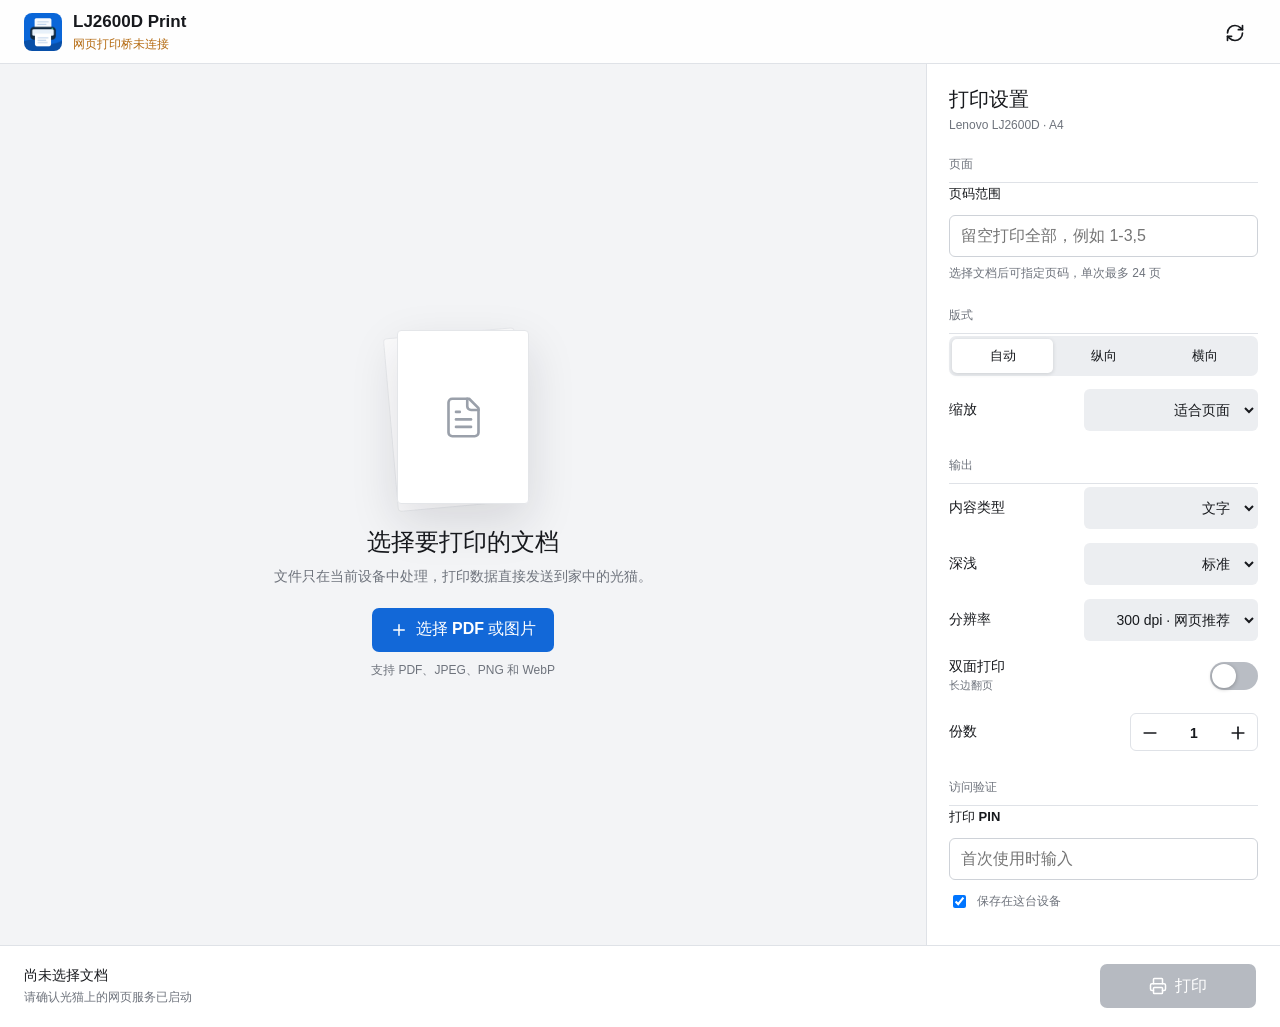
==== WebPrint/www/index.html @ 9b4fe486 "Add local web printing client" ====
<!doctype html>
<html lang="zh-CN">
<head>
  <meta charset="utf-8">
  <meta name="viewport" content="width=device-width, initial-scale=1, viewport-fit=cover">
  <meta name="theme-color" content="#f4f5f7">
  <meta name="apple-mobile-web-app-capable" content="yes">
  <meta name="apple-mobile-web-app-status-bar-style" content="default">
  <meta name="apple-mobile-web-app-title" content="LJ2600D Print">
  <title>LJ2600D Print</title>
  <link rel="manifest" href="manifest.webmanifest">
  <link rel="apple-touch-icon" href="icons/icon-180.png">
  <link rel="stylesheet" href="styles.css">
  <script src="vendor/pdf.min.js" defer></script>
  <script src="vendor/lucide.min.js" defer></script>
  <script src="app.js" defer></script>
</head>
<body>
  <div class="app-shell">
    <header class="topbar">
      <div class="brand-lockup">
        <img src="icons/icon-180.png" alt="" width="38" height="38">
        <div>
          <h1>LJ2600D Print</h1>
          <p id="connectionLabel">正在检查打印服务</p>
        </div>
      </div>
      <div class="header-actions">
        <button id="refreshButton" class="icon-button" type="button" aria-label="重新检查打印服务" title="重新检查打印服务">
          <i data-lucide="refresh-cw"></i>
        </button>
        <button id="settingsButton" class="icon-button mobile-only" type="button" aria-label="打开打印设置" title="打印设置">
          <i data-lucide="sliders-horizontal"></i>
        </button>
      </div>
    </header>

    <main class="workspace">
      <section class="preview-pane" aria-label="文档预览">
        <div id="emptyState" class="empty-state">
          <div class="paper-stack" aria-hidden="true">
            <div class="paper-back"></div>
            <div class="paper-front"><i data-lucide="file-text"></i></div>
          </div>
          <div class="empty-copy">
            <h2>选择要打印的文档</h2>
            <p>文件只在当前设备中处理，打印数据直接发送到家中的光猫。</p>
          </div>
          <button id="chooseButton" class="primary-button" type="button">
            <i data-lucide="plus"></i><span>选择 PDF 或图片</span>
          </button>
          <p class="format-note">支持 PDF、JPEG、PNG 和 WebP</p>
        </div>

        <div id="documentState" class="document-state" hidden>
          <div class="document-toolbar">
            <div class="document-identity">
              <strong id="documentName"></strong>
              <span id="documentMeta"></span>
            </div>
            <button id="replaceButton" class="text-button" type="button">
              <i data-lucide="replace"></i><span>更换</span>
            </button>
          </div>

          <div class="stage-wrap">
            <button id="previousPage" class="page-nav" type="button" aria-label="上一页" title="上一页">
              <i data-lucide="chevron-left"></i>
            </button>
            <div id="paperPreview" class="paper-preview">
              <canvas id="previewCanvas"></canvas>
              <div id="previewLoading" class="preview-loading" hidden>
                <span class="spinner"></span><span>正在生成预览</span>
              </div>
            </div>
            <button id="nextPage" class="page-nav" type="button" aria-label="下一页" title="下一页">
              <i data-lucide="chevron-right"></i>
            </button>
          </div>

          <div class="page-counter" aria-live="polite">
            <span id="currentPage">1</span><span class="counter-divider">/</span><span id="totalPages">1</span>
          </div>
        </div>
      </section>

      <aside id="settingsPanel" class="settings-panel" aria-label="打印设置">
        <div class="panel-heading">
          <div>
            <h2>打印设置</h2>
            <p>Lenovo LJ2600D · A4</p>
          </div>
          <button id="closeSettingsButton" class="icon-button mobile-only" type="button" aria-label="关闭设置" title="关闭设置">
            <i data-lucide="x"></i>
          </button>
        </div>

        <div class="setting-groups">
          <fieldset class="setting-group">
            <legend>页面</legend>
            <label class="field-label" for="pageRange">页码范围</label>
            <input id="pageRange" type="text" inputmode="text" placeholder="留空打印全部，例如 1-3,5" autocomplete="off">
            <p class="field-help" id="rangeHelp">选择文档后可指定页码，单次最多 24 页</p>
          </fieldset>

          <fieldset class="setting-group">
            <legend>版式</legend>
            <div class="segmented-control" role="radiogroup" aria-label="页面方向">
              <label><input type="radio" name="orientation" value="auto" checked><span>自动</span></label>
              <label><input type="radio" name="orientation" value="portrait"><span>纵向</span></label>
              <label><input type="radio" name="orientation" value="landscape"><span>横向</span></label>
            </div>
            <label class="select-row">
              <span>缩放</span>
              <select id="scaling">
                <option value="fit">适合页面</option>
                <option value="fill">填满页面</option>
              </select>
            </label>
          </fieldset>

          <fieldset class="setting-group">
            <legend>输出</legend>
            <label class="select-row">
              <span>内容类型</span>
              <select id="contentMode">
                <option value="text">文字</option>
                <option value="graphics">图形</option>
                <option value="photo">图片</option>
              </select>
            </label>
            <label class="select-row">
              <span>深浅</span>
              <select id="lightness">
                <option value="-2">最深</option>
                <option value="-1">较深</option>
                <option value="0" selected>标准</option>
                <option value="1">较浅</option>
                <option value="2">最浅</option>
              </select>
            </label>
            <label class="select-row">
              <span>分辨率</span>
              <select id="resolution">
                <option value="300">300 dpi · 网页推荐</option>
              </select>
            </label>
            <div class="toggle-row">
              <span><strong>双面打印</strong><small>长边翻页</small></span>
              <label class="switch"><input id="duplex" type="checkbox"><span></span></label>
            </div>
            <label class="stepper-row">
              <span>份数</span>
              <span class="stepper">
                <button id="decreaseCopies" type="button" aria-label="减少份数"><i data-lucide="minus"></i></button>
                <output id="copiesOutput">1</output>
                <button id="increaseCopies" type="button" aria-label="增加份数"><i data-lucide="plus"></i></button>
              </span>
            </label>
          </fieldset>

          <fieldset class="setting-group access-group">
            <legend>访问验证</legend>
            <label class="field-label" for="accessPin">打印 PIN</label>
            <input id="accessPin" type="password" inputmode="numeric" pattern="[0-9]*" maxlength="12" placeholder="首次使用时输入">
            <label class="remember-row"><input id="rememberPin" type="checkbox" checked><span>保存在这台设备</span></label>
          </fieldset>
        </div>
      </aside>
    </main>

    <footer class="action-bar">
      <div class="job-summary">
        <strong id="jobSummary">尚未选择文档</strong>
        <span id="jobStatus">打印服务状态检查中</span>
      </div>
      <button id="printButton" class="print-button" type="button" disabled>
        <i data-lucide="printer"></i><span>打印</span>
      </button>
    </footer>
  </div>

  <div id="settingsBackdrop" class="settings-backdrop" hidden></div>
  <input id="fileInput" type="file" accept="application/pdf,image/jpeg,image/png,image/webp" hidden>

  <div id="progressDialog" class="dialog-backdrop" hidden>
    <section class="progress-dialog" role="dialog" aria-modal="true" aria-labelledby="progressTitle">
      <div class="progress-icon"><i data-lucide="printer"></i></div>
      <h2 id="progressTitle">正在准备打印</h2>
      <p id="progressDetail">正在读取文档</p>
      <div class="progress-track"><span id="progressBar"></span></div>
      <button id="cancelButton" class="secondary-button" type="button">取消</button>
    </section>
  </div>

  <div id="toast" class="toast" role="status" aria-live="polite" hidden></div>
</body>
</html>
---- WebPrint/www/styles.css ----
:root {
  color-scheme: light;
  --bg: #f3f4f6;
  --surface: #ffffff;
  --surface-muted: #eceef1;
  --text: #17191d;
  --muted: #6e737c;
  --line: #dfe2e7;
  --accent: #1268d8;
  --accent-pressed: #0b55b7;
  --success: #21824d;
  --warning: #b56b12;
  --danger: #c83f3f;
  --shadow: 0 18px 48px rgba(22, 27, 35, .13);
  font-family: -apple-system, BlinkMacSystemFont, "SF Pro Text", "Segoe UI", sans-serif;
  font-synthesis: none;
}

* { box-sizing: border-box; }
html, body { margin: 0; min-height: 100%; background: var(--bg); color: var(--text); }
body { min-height: 100svh; overflow: hidden; }
button, input, select { font: inherit; letter-spacing: 0; }
button { color: inherit; }
button, label, select { -webkit-tap-highlight-color: transparent; }
[hidden] { display: none !important; }

.app-shell {
  min-height: 100svh;
  display: grid;
  grid-template-rows: 64px minmax(0, 1fr) 82px;
}

.topbar {
  display: flex;
  align-items: center;
  justify-content: space-between;
  padding: max(10px, env(safe-area-inset-top)) 24px 8px;
  border-bottom: 1px solid var(--line);
  background: rgba(255, 255, 255, .88);
  backdrop-filter: blur(18px);
  z-index: 20;
}

.brand-lockup { display: flex; align-items: center; gap: 11px; min-width: 0; }
.brand-lockup img { border-radius: 8px; flex: 0 0 auto; }
.brand-lockup h1 { margin: 0; font-size: 17px; line-height: 1.2; font-weight: 700; }
.brand-lockup p { margin: 3px 0 0; font-size: 12px; color: var(--muted); }
.brand-lockup p.online { color: var(--success); }
.brand-lockup p.offline { color: var(--warning); }
.header-actions { display: flex; align-items: center; gap: 6px; }

.icon-button, .page-nav, .stepper button {
  width: 42px;
  height: 42px;
  display: inline-grid;
  place-items: center;
  padding: 0;
  border: 0;
  background: transparent;
  border-radius: 7px;
  cursor: pointer;
}
.icon-button:hover, .page-nav:hover, .stepper button:hover { background: var(--surface-muted); }
.icon-button svg, .page-nav svg, .stepper svg { width: 20px; height: 20px; }

.workspace { min-height: 0; display: grid; grid-template-columns: minmax(0, 1fr) 354px; }
.preview-pane { min-width: 0; min-height: 0; display: grid; background: var(--bg); }
.empty-state {
  align-self: center;
  justify-self: center;
  width: min(430px, calc(100% - 48px));
  display: grid;
  justify-items: center;
  text-align: center;
  gap: 20px;
  animation: enter .36s ease-out both;
}
.paper-stack { position: relative; width: 132px; height: 174px; margin-bottom: 4px; }
.paper-back, .paper-front { position: absolute; inset: 0; background: #fff; border: 1px solid #e4e6e9; border-radius: 4px; }
.paper-back { transform: rotate(-5deg) translate(-7px, 2px); opacity: .72; }
.paper-front { display: grid; place-items: center; box-shadow: var(--shadow); }
.paper-front svg { width: 45px; height: 45px; color: #9aa0aa; stroke-width: 1.4; }
.empty-copy h2 { margin: 0; font-size: 24px; line-height: 1.2; }
.empty-copy p { margin: 9px auto 0; max-width: 390px; color: var(--muted); font-size: 14px; line-height: 1.55; }
.format-note { margin: -10px 0 0; color: var(--muted); font-size: 12px; }

.primary-button, .print-button, .secondary-button, .text-button {
  border: 0;
  border-radius: 7px;
  cursor: pointer;
  display: inline-flex;
  align-items: center;
  justify-content: center;
  gap: 8px;
  min-height: 44px;
  padding: 0 18px;
  font-weight: 650;
}
.primary-button, .print-button { background: var(--accent); color: white; }
.primary-button:hover, .print-button:hover { background: var(--accent-pressed); }
.primary-button svg, .print-button svg, .text-button svg { width: 18px; height: 18px; }
.secondary-button { background: var(--surface-muted); }
.text-button { background: transparent; color: var(--accent); padding: 0 8px; }
.print-button:disabled { background: #b6bac1; cursor: default; }

.document-state { min-height: 0; display: grid; grid-template-rows: auto minmax(0, 1fr) auto; padding: 18px 24px 14px; }
.document-toolbar { display: flex; align-items: center; justify-content: space-between; gap: 18px; }
.document-identity { min-width: 0; display: grid; gap: 3px; }
.document-identity strong { overflow: hidden; text-overflow: ellipsis; white-space: nowrap; font-size: 14px; }
.document-identity span { color: var(--muted); font-size: 12px; }
.stage-wrap { min-height: 0; display: grid; grid-template-columns: 48px minmax(0, 1fr) 48px; align-items: center; gap: 14px; }
.paper-preview {
  position: relative;
  justify-self: center;
  max-width: min(76%, 520px);
  max-height: calc(100% - 22px);
  aspect-ratio: 210 / 297;
  background: white;
  box-shadow: var(--shadow);
  overflow: hidden;
  transition: aspect-ratio .24s ease, max-width .24s ease;
}
.paper-preview.landscape { aspect-ratio: 297 / 210; max-width: min(88%, 680px); }
.paper-preview canvas { width: 100%; height: 100%; display: block; object-fit: contain; }
.preview-loading { position: absolute; inset: 0; display: grid; place-content: center; justify-items: center; gap: 11px; color: var(--muted); background: rgba(255,255,255,.86); font-size: 13px; }
.spinner { width: 24px; height: 24px; border: 2px solid #d7dbe1; border-top-color: var(--accent); border-radius: 50%; animation: spin .75s linear infinite; }
.page-nav:disabled { opacity: .25; cursor: default; }
.page-counter { justify-self: center; font-size: 13px; font-variant-numeric: tabular-nums; color: var(--muted); }
.page-counter #currentPage { color: var(--text); font-weight: 650; }
.counter-divider { margin: 0 6px; }

.settings-panel { min-height: 0; overflow-y: auto; border-left: 1px solid var(--line); background: var(--surface); padding: 22px 22px 34px; }
.panel-heading { display: flex; align-items: flex-start; justify-content: space-between; margin-bottom: 24px; }
.panel-heading h2 { margin: 0; font-size: 20px; }
.panel-heading p { margin: 5px 0 0; color: var(--muted); font-size: 12px; }
.setting-groups { display: grid; gap: 25px; }
.setting-group { border: 0; padding: 0; margin: 0; display: grid; gap: 12px; }
.setting-group legend { width: 100%; padding: 0 0 9px; margin-bottom: 2px; border-bottom: 1px solid var(--line); color: var(--muted); font-size: 12px; font-weight: 650; text-transform: uppercase; }
.field-label { font-size: 13px; font-weight: 600; }
input[type="text"], input[type="password"], select {
  min-width: 0;
  height: 42px;
  border: 1px solid #ced2d8;
  border-radius: 6px;
  padding: 0 11px;
  background: white;
  color: var(--text);
  outline: none;
}
input:focus, select:focus { border-color: var(--accent); box-shadow: 0 0 0 3px rgba(18,104,216,.13); }
.field-help { margin: -4px 0 0; color: var(--muted); font-size: 12px; line-height: 1.4; }
.segmented-control { height: 40px; display: grid; grid-template-columns: repeat(3, 1fr); padding: 3px; border-radius: 7px; background: var(--surface-muted); }
.segmented-control label { position: relative; cursor: pointer; }
.segmented-control input { position: absolute; opacity: 0; pointer-events: none; }
.segmented-control span { height: 34px; display: grid; place-items: center; border-radius: 5px; font-size: 13px; transition: background .16s ease, box-shadow .16s ease; }
.segmented-control input:checked + span { background: white; box-shadow: 0 1px 4px rgba(20,24,31,.15); font-weight: 650; }
.select-row, .stepper-row, .toggle-row { min-height: 44px; display: flex; align-items: center; justify-content: space-between; gap: 16px; font-size: 14px; }
.select-row select { width: 174px; border-color: transparent; background: var(--surface-muted); text-align: right; }
.toggle-row > span { display: grid; gap: 2px; }
.toggle-row strong { font-size: 14px; font-weight: 500; }
.toggle-row small { color: var(--muted); font-size: 11px; }
.switch { position: relative; width: 48px; height: 28px; flex: 0 0 auto; }
.switch input { position: absolute; opacity: 0; }
.switch span { position: absolute; inset: 0; border-radius: 14px; background: #b9bdc4; transition: background .18s ease; }
.switch span::after { content: ""; position: absolute; width: 24px; height: 24px; top: 2px; left: 2px; border-radius: 50%; background: white; box-shadow: 0 1px 4px rgba(0,0,0,.28); transition: transform .18s ease; }
.switch input:checked + span { background: var(--accent); }
.switch input:checked + span::after { transform: translateX(20px); }
.stepper { width: 128px; height: 38px; display: grid; grid-template-columns: 38px 1fr 38px; align-items: center; border: 1px solid var(--line); border-radius: 6px; overflow: hidden; }
.stepper button { width: 38px; height: 38px; border-radius: 0; }
.stepper output { text-align: center; font-variant-numeric: tabular-nums; font-weight: 650; }
.remember-row { display: flex; align-items: center; gap: 8px; color: var(--muted); font-size: 12px; }

.action-bar { display: flex; align-items: center; justify-content: space-between; gap: 20px; padding: 10px 24px max(10px, env(safe-area-inset-bottom)); border-top: 1px solid var(--line); background: rgba(255,255,255,.94); backdrop-filter: blur(18px); z-index: 30; }
.job-summary { min-width: 0; display: grid; gap: 4px; }
.job-summary strong { font-size: 14px; overflow: hidden; text-overflow: ellipsis; white-space: nowrap; }
.job-summary span { color: var(--muted); font-size: 12px; }
.print-button { min-width: 156px; }

.dialog-backdrop, .settings-backdrop { position: fixed; inset: 0; background: rgba(12,15,20,.38); z-index: 90; }
.dialog-backdrop { display: grid; place-items: center; padding: 24px; }
.progress-dialog { width: min(360px, 100%); padding: 30px 26px 24px; border-radius: 8px; background: white; box-shadow: 0 28px 80px rgba(0,0,0,.24); text-align: center; animation: dialog-in .2s ease-out both; }
.progress-icon { width: 48px; height: 48px; margin: 0 auto 18px; display: grid; place-items: center; border-radius: 50%; background: #e8f1fd; color: var(--accent); }
.progress-icon svg { width: 24px; height: 24px; }
.progress-dialog h2 { margin: 0; font-size: 20px; }
.progress-dialog p { min-height: 38px; margin: 8px 0 18px; color: var(--muted); font-size: 13px; line-height: 1.45; }
.progress-track { height: 5px; border-radius: 3px; overflow: hidden; background: var(--surface-muted); margin-bottom: 20px; }
.progress-track span { display: block; width: 0; height: 100%; background: var(--accent); transition: width .18s ease; }
.progress-dialog .secondary-button { width: 100%; }
.toast { position: fixed; left: 50%; bottom: calc(94px + env(safe-area-inset-bottom)); transform: translateX(-50%); max-width: min(420px, calc(100% - 32px)); padding: 11px 16px; border-radius: 6px; background: #22262d; color: white; font-size: 13px; box-shadow: 0 12px 35px rgba(0,0,0,.22); z-index: 120; animation: toast-in .2s ease-out both; }
.mobile-only { display: none; }

@keyframes enter { from { opacity: 0; transform: translateY(10px); } to { opacity: 1; transform: none; } }
@keyframes dialog-in { from { opacity: 0; transform: translateY(8px) scale(.98); } to { opacity: 1; transform: none; } }
@keyframes toast-in { from { opacity: 0; transform: translate(-50%, 6px); } to { opacity: 1; transform: translate(-50%, 0); } }
@keyframes spin { to { transform: rotate(360deg); } }

@media (max-width: 760px) {
  body { overflow: hidden; }
  .app-shell { grid-template-rows: calc(58px + env(safe-area-inset-top)) minmax(0, 1fr) calc(82px + env(safe-area-inset-bottom)); }
  .topbar { padding: env(safe-area-inset-top) 14px 0; }
  .brand-lockup img { width: 34px; height: 34px; }
  .brand-lockup h1 { font-size: 16px; }
  .mobile-only { display: inline-grid; }
  .workspace { display: block; min-height: 0; position: relative; }
  .preview-pane { height: 100%; }
  .empty-state { width: min(360px, calc(100% - 36px)); gap: 17px; }
  .paper-stack { width: 102px; height: 136px; }
  .empty-copy h2 { font-size: 21px; }
  .empty-copy p { font-size: 13px; }
  .document-state { height: 100%; padding: 12px 12px 10px; }
  .stage-wrap { grid-template-columns: 38px minmax(0, 1fr) 38px; gap: 4px; }
  .page-nav { width: 38px; height: 44px; }
  .paper-preview { max-width: min(78%, 420px); max-height: calc(100% - 12px); }
  .paper-preview.landscape { max-width: min(90%, 560px); }
  .settings-panel { position: fixed; inset: auto 0 0; max-height: min(82svh, 720px); z-index: 100; border-left: 0; border-top: 1px solid var(--line); border-radius: 8px 8px 0 0; padding: 20px 18px calc(28px + env(safe-area-inset-bottom)); transform: translateY(105%); transition: transform .24s cubic-bezier(.2,.8,.2,1); box-shadow: 0 -18px 50px rgba(0,0,0,.17); }
  .settings-panel.open { transform: translateY(0); }
  .settings-backdrop { z-index: 80; }
  .action-bar { padding: 9px 14px max(9px, env(safe-area-inset-bottom)); }
  .job-summary span { max-width: 48vw; overflow: hidden; text-overflow: ellipsis; white-space: nowrap; }
  .print-button { min-width: 126px; padding: 0 14px; }
}

@media (max-height: 640px) and (max-width: 760px) {
  .empty-state { grid-template-columns: 92px 1fr; text-align: left; justify-items: start; gap: 14px 18px; }
  .paper-stack { grid-row: span 2; width: 80px; height: 108px; }
  .empty-copy h2 { font-size: 19px; }
  .empty-copy p { margin-top: 6px; }
  .primary-button { grid-column: 2; }
  .format-note { display: none; }
}

@media (prefers-reduced-motion: reduce) {
  *, *::before, *::after { animation-duration: .01ms !important; transition-duration: .01ms !important; }
}
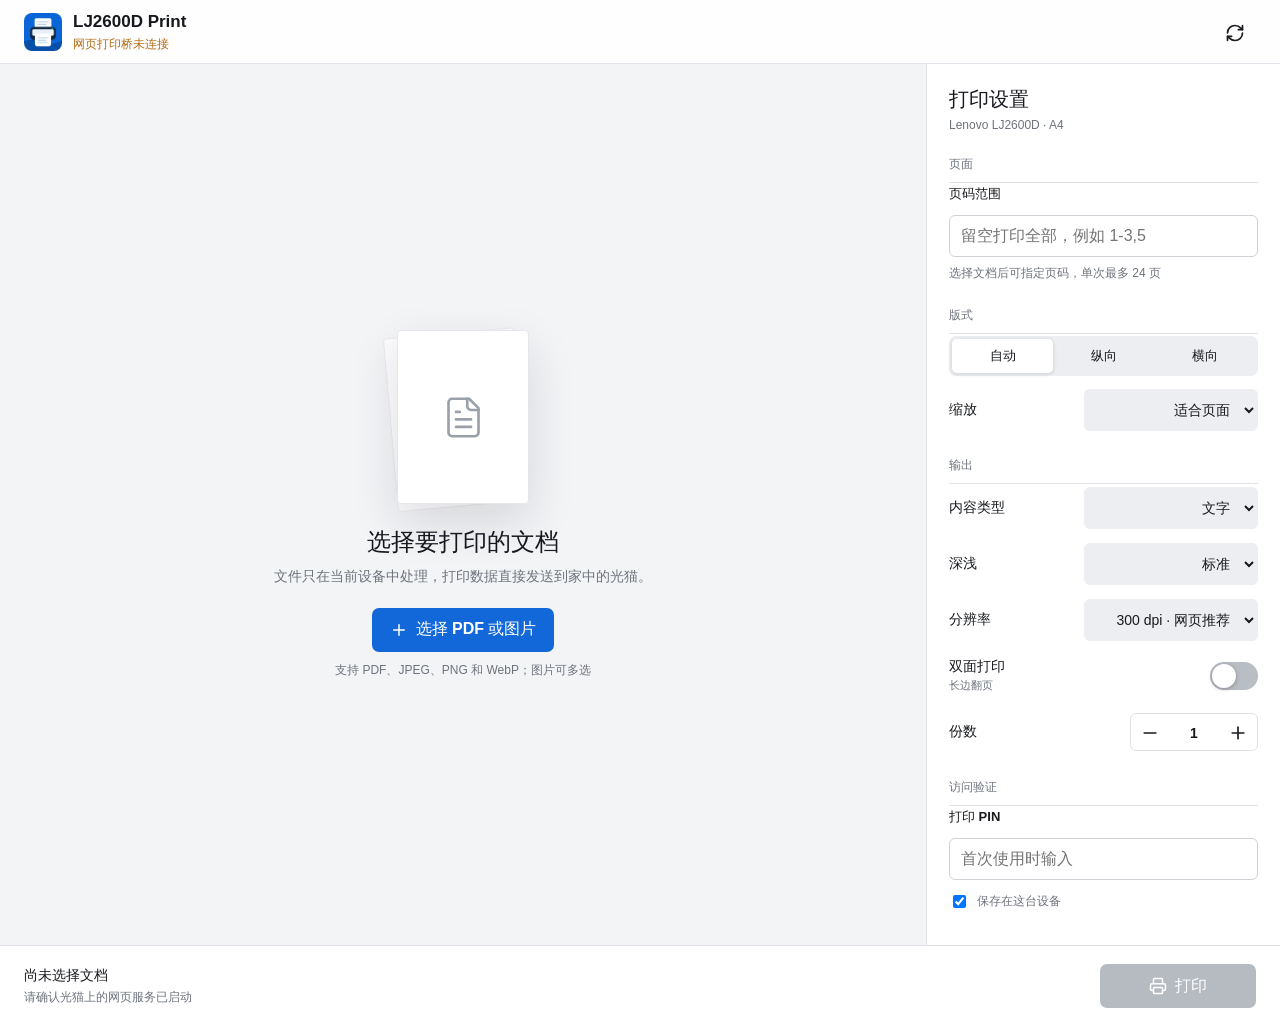
==== commit 08b9cdb8: "Support selecting multiple images in web print" ====
--- a/WebPrint/www/index.html
+++ b/WebPrint/www/index.html
@@ -49,7 +49,7 @@
           <button id="chooseButton" class="primary-button" type="button">
             <i data-lucide="plus"></i><span>选择 PDF 或图片</span>
           </button>
-          <p class="format-note">支持 PDF、JPEG、PNG 和 WebP</p>
+          <p class="format-note">支持 PDF、JPEG、PNG 和 WebP；图片可多选</p>
         </div>
 
         <div id="documentState" class="document-state" hidden>
@@ -181,7 +181,7 @@
   </div>
 
   <div id="settingsBackdrop" class="settings-backdrop" hidden></div>
-  <input id="fileInput" type="file" accept="application/pdf,image/jpeg,image/png,image/webp" hidden>
+  <input id="fileInput" type="file" accept="application/pdf,image/jpeg,image/png,image/webp" multiple hidden>
 
   <div id="progressDialog" class="dialog-backdrop" hidden>
     <section class="progress-dialog" role="dialog" aria-modal="true" aria-labelledby="progressTitle">
--- a/WebPrint/www/styles.css
+++ b/WebPrint/www/styles.css
@@ -19,6 +19,7 @@
 * { box-sizing: border-box; }
 html, body { margin: 0; min-height: 100%; background: var(--bg); color: var(--text); }
 body { min-height: 100svh; overflow: hidden; }
+body.settings-open { position: fixed; inset: 0; width: 100%; overscroll-behavior: none; }
 button, input, select { font: inherit; letter-spacing: 0; }
 button { color: inherit; }
 button, label, select { -webkit-tap-highlight-color: transparent; }
@@ -212,7 +213,7 @@
   .page-nav { width: 38px; height: 44px; }
   .paper-preview { max-width: min(78%, 420px); max-height: calc(100% - 12px); }
   .paper-preview.landscape { max-width: min(90%, 560px); }
-  .settings-panel { position: fixed; inset: auto 0 0; max-height: min(82svh, 720px); z-index: 100; border-left: 0; border-top: 1px solid var(--line); border-radius: 8px 8px 0 0; padding: 20px 18px calc(28px + env(safe-area-inset-bottom)); transform: translateY(105%); transition: transform .24s cubic-bezier(.2,.8,.2,1); box-shadow: 0 -18px 50px rgba(0,0,0,.17); }
+  .settings-panel { position: fixed; inset: auto 0 0; height: min(82svh, 720px); overflow-y: scroll; overscroll-behavior-y: contain; touch-action: pan-y; -webkit-overflow-scrolling: touch; z-index: 100; border-left: 0; border-top: 1px solid var(--line); border-radius: 8px 8px 0 0; padding: 20px 18px calc(28px + env(safe-area-inset-bottom)); transform: translateY(105%); transition: transform .24s cubic-bezier(.2,.8,.2,1); box-shadow: 0 -18px 50px rgba(0,0,0,.17); }
   .settings-panel.open { transform: translateY(0); }
   .settings-backdrop { z-index: 80; }
   .action-bar { padding: 9px 14px max(9px, env(safe-area-inset-bottom)); }
